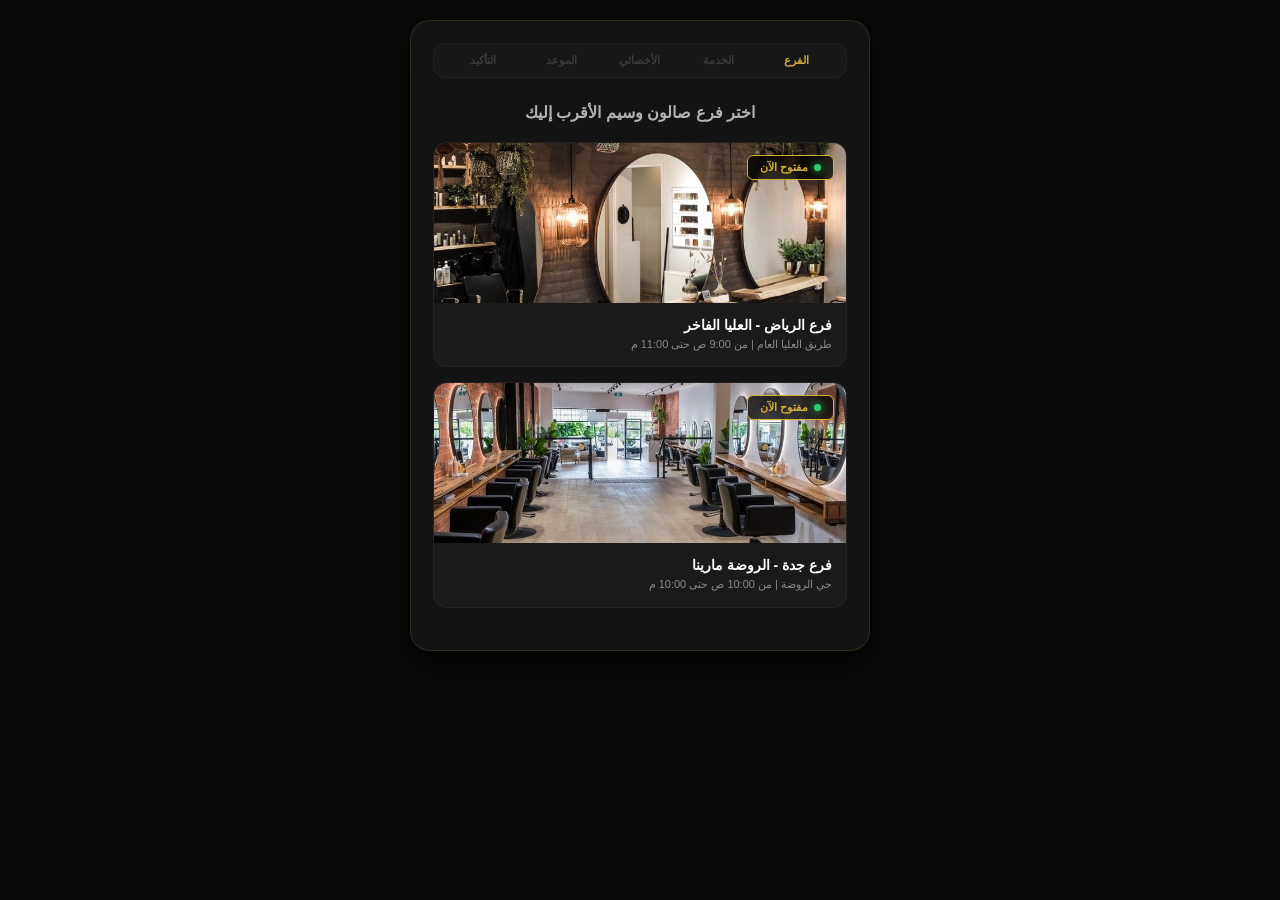
==== index.html @ bfe1ee68 "Add files via upload" ====
<!DOCTYPE html>
<html lang="ar" dir="rtl">
<head>
    <meta charset="UTF-8">
    <meta name="viewport" content="width=device-width, initial-scale=1.0">
    <title>منصة وسيم الفاخرة للحجز الذكي</title>
    <link rel="stylesheet" href="salon.css">
</head>
<body>

    <div class="app-container">
        
        <!-- شريط مؤشر الخطوات المطور -->
        <div class="steps-header" id="secret-admin-trigger">
            <div class="step-node active" id="node-1">الفرع</div>
            <div class="step-node" id="node-2">الخدمة</div>
            <div class="step-node" id="node-3">الأخصائي</div>
            <div class="step-node" id="node-4">الموعد</div>
            <div class="step-node" id="node-5">التأكيد</div>
        </div>

        <main class="wizard-engine">
            
            <!-- الخطوة 1: الفروع -->
            <section id="step-1" class="wizard-step active">
                <h2 class="step-title">اختر فرع صالون وسيم الأقرب إليك</h2>
                <div class="cards-grid">
                    <div class="premium-card" onclick="selectBranch('Riyadh', 'فرع الرياض - العليا الفاخر')">
                        <div class="image-frame-fix">
                            <img src="riyadh.jpg" alt="الرياض">
                            <span class="floating-badge">مفتوح الآن</span>
                        </div>
                        <div class="card-info-row">
                            <div class="details-wrapper">
                                <h3>فرع الرياض - العليا الفاخر</h3>
                                <p>طريق العليا العام | من 9:00 ص حتى 11:00 م</p>
                            </div>
                        </div>
                    </div>
                    <div class="premium-card" onclick="selectBranch('Jeddah', 'فرع جدة - الروضة مارينا')">
                        <div class="image-frame-fix">
                            <img src="jeddah.jpg" alt="جدة">
                            <span class="floating-badge">مفتوح الآن</span>
                        </div>
                        <div class="card-info-row">
                            <div class="details-wrapper">
                                <h3>فرع جدة - الروضة مارينا</h3>
                                <p>حي الروضة | من 10:00 ص حتى 10:00 م</p>
                            </div>
                        </div>
                    </div>
                </div>
            </section>

            <!-- الخطوة 2: الخدمات -->
            <section id="step-2" class="wizard-step">
                <h2 class="step-title">اختر باقة الخدمة الفاخرة</h2>
                
                <h3 class="section-subtitle">الباقات الرئيسية الشاملة</h3>
                <div class="cards-grid">
                    <div class="premium-card" onclick="selectService('الباقة الملكية المتكاملة', 300)">
                        <div class="image-frame-fix">
                            <img src="royal.jpg" alt="الباقة الملكية" class="royal-img-align">
                            <span class="floating-price">300 ر.س</span>
                        </div>
                        <div class="card-info-row">
                            <div class="details-wrapper">
                                <h3>الباقة الملكية المتكاملة</h3>
                                <p>قص شعر نخبوي مع غسيل وسشوار، تصفيف اللحية بالموس الحار، جلسة مساج سريع للأكتاف والرقبة.</p>
                            </div>
                        </div>
                    </div>
                    <div class="premium-card" onclick="selectService('باقة العناية الفاخرة بالبشرة واللحية', 150)">
                        <div class="image-frame-fix">
                            <img src="beard.jpg" alt="تحديد اللحية">
                            <span class="floating-price">150 ر.س</span>
                        </div>
                        <div class="card-info-row">
                            <div class="details-wrapper">
                                <h3>تحديد اللحية مع تنظيف بشرة بالبخار</h3>
                                <p>رسم وتحديد خطوط اللحية بدقة بالليزر والموس، مع قناع بخار دافئ وصنفرة طبيعية لإزالة الرؤوس السوداء.</p>
                            </div>
                        </div>
                    </div>
                </div>

                <!-- تم تحديث العنوان بعبارة نصوص احترافية بناءً على طلبك البشري التسويقي -->
                <h3 class="section-subtitle">للمزيد من الباقات</h3>
                <div class="cards-grid">
                    <div class="premium-card" onclick="selectService('باقة العريس (المعرس) الملكية', 600)">
                        <div class="card-info-row text-only-padding">
                            <div class="details-wrapper">
                                <h3>باقة المعرس الفاخرة والتجهيز الكامل</h3>
                                <p>بروتوكول VIP متكامل: حلاقة وتصفيف، حمام زيت علاجي للشعر، فيشل الذهب لتفتيح البشرة، مع باديكير ومناكير للعناية بالأطراف.</p>
                            </div>
                            <div class="flat-price-label">600 ر.س</div>
                        </div>
                    </div>
                    <div class="premium-card" onclick="selectService('باقة VIP للمناسبات والاجتماعات', 400)">
                        <div class="card-info-row text-only-padding">
                            <div class="details-wrapper">
                                <h3>باقة VIP لتجهيز المناسبات والاجتماعات</h3>
                                <p>باقة سريعة ومكثفة: استشوار وقص متقن، صبغ وتغطية الشيب للحية بمواد طبيعية، ماسك الكولاجين الفوري لشد ونضارة الوجه.</p>
                            </div>
                            <div class="flat-price-label">400 ر.س</div>
                        </div>
                    </div>
                    <div class="premium-card" onclick="selectService('جلسة باديكير سبا للأقدام', 120)">
                        <div class="card-info-row text-only-padding">
                            <div class="details-wrapper">
                                <h3>جلسة باديكير سبا واسترخاء للأقدام</h3>
                                <p>تنظيف وتقشير عميق للقدمين بملاح البحر الميت، إزالة الجلد الميت، مع مساج استرخائي لتخفيف الإجهاد.</p>
                            </div>
                            <div class="flat-price-label">120 ر.س</div>
                        </div>
                    </div>
                </div>

                <div class="action-flex-buttons">
                    <button class="btn-ui btn-ui-back" onclick="goToStep(1)">الفرع السابق</button>
                </div>
            </section>

            <!-- الخطوة 3: الأخصائيين -->
            <section id="step-3" class="wizard-step">
                <h2 class="step-title">اختر أخصائي الحلاقة المفضل</h2>
                <div class="cards-grid" id="barbers-container"></div>
                <div class="action-flex-buttons">
                    <button class="btn-ui btn-ui-back" onclick="goToStep(2)">الخدمة السابقة</button>
                    <button class="btn-ui btn-ui-next" id="next-to-4" disabled onclick="handleBarberNext()">المتابعة للموعد</button>
                </div>
            </section>

            <!-- الخطوة 4: الوقت والتقويم -->
            <section id="step-4" class="wizard-step">
                <h2 class="step-title">حدد تاريخ ووقت الحجز المتاح</h2>
                <input type="date" id="booking-date" class="date-picker">
                <div class="slots-layout">
                    <div class="time-node" onclick="selectTime(this, '4:00 م')">4:00 م</div>
                    <div class="time-node" onclick="selectTime(this, '6:00 م')">6:00 م</div>
                    <div class="time-node" onclick="selectTime(this, '8:00 م')">8:00 م</div>
                </div>
                <div class="action-flex-buttons">
                    <button class="btn-ui btn-ui-back" onclick="goToStep(3)">الأخصائي السابق</button>
                    <button class="btn-ui btn-ui-next" id="next-to-5" disabled onclick="goToStep(5)">المتابعة للتأكيد</button>
                </div>
            </section>

            <!-- الخطوة 5: التأكيد وبوابة الدفع -->
            <section id="step-5" class="wizard-step">
                <h2 class="step-title">مراجعة بياناتك والدفع الإلكتروني</h2>
                <form onsubmit="confirmBooking(event)">
                    <div class="input-block">
                        <label>اسمك الكريم</label>
                        <input type="text" id="user-name" required placeholder="أدخل اسمك الثنائي">
                    </div>
                    <div class="input-block">
                        <label>رقم الجوال</label>
                        <input type="tel" id="user-phone" required placeholder="05xxxxxxxx">
                    </div>

                    <label class="pay-title-label">اختر وسيلة الدفع المعتمدة:</label>
                    <div class="pay-methods-grid">
                        <div class="pay-card selected-pay" id="pay-mada" onclick="selectPaymentMethod('pay-mada', 'بطاقة مدى الإلكترونية')">🇸🇦 مدى</div>
                        <div class="pay-card" id="pay-apple" onclick="selectPaymentMethod('pay-apple', 'Apple Pay')">📱 Apple Pay</div>
                        <div class="pay-card" id="pay-visa" onclick="selectPaymentMethod('pay-visa', 'بطاقة فيزا / ماستر كارد')">💳 فيزا</div>
                    </div>
                    
                    <div class="receipt-card">
                        <div class="receipt-head"><h4>تذكرة حجز صالون وسيم الرقمية</h4></div>
                        <div class="receipt-body">
                            <div class="receipt-line"><span>الفرع المختار:</span><strong id="sum-branch"></strong></div>
                            <div class="receipt-line"><span>الباقة المستهدفة:</span><strong id="sum-service"></strong></div>
                            <div class="receipt-line"><span>الأخصائي المجدول:</span><strong id="sum-barber"></strong></div>
                            <div class="receipt-line"><span>الموعد المحدد:</span><strong id="sum-time"></strong></div>
                            <div class="receipt-line"><span>وسيلة السداد:</span><strong id="sum-method">بطاقة مدى الإلكترونية</strong></div>
                            <div class="receipt-divider"></div>
                            <div class="receipt-total">إجمالي المدفوع: <span id="sum-price"></span></div>
                        </div>
                    </div>

                    <div class="whatsapp-notice-box">
                        <div class="whatsapp-container-circle">
                            <img src="whatsapp.avif" alt="WhatsApp" class="whatsapp-ui-img">
                        </div>
                        <span>تنبيه: بمجرد ضغط تأكيد، ستصلك تذكرة موعدك ولوكيشن الفرع وإيصال السداد فورا عبر الواتساب.</span>
                    </div>
                    
                    <div class="action-flex-buttons">
                        <button type="button" class="btn-ui btn-ui-back" onclick="goToStep(4)">الموعد السابق</button>
                        <button type="submit" class="btn-ui btn-ui-next">تأكيد وسداد</button>
                    </div>
                </form>
            </section>

        </main>
    </div>

    <!-- لوحة الحجز الناجح والنهائي -->
    <div id="success-modal" class="modal-blur">
        <div class="modal-panel">
            <div class="modal-icons-holder">
                <div class="modal-wa-circle">
                    <img src="whatsapp.avif" alt="WhatsApp" class="modal-wa-img">
                </div>
            </div>
            <h3>تم تأكيد الحجز والسداد!</h3>
            <p>يا هلا والله وغلا! تمت جَدْولة الموعد بنجاح، وتجد تذكرة الحجز وإيصال سداد الدفع ولوكيشن الفرع مرسلة الآن لجوالك الفعال عبر تطبيق الـ WhatsApp.</p>
            <button class="btn-ui btn-ui-next" style="width: 100%;" onclick="closeModal()">موافق</button>
        </div>
    </div>

    <!-- لوحة الإدارة والتحكم السرية للمدير (تفتح بالنقرة المطولة ثانيتين على الشريط العلوي) -->
    <div id="admin-modal" class="modal-blur">
        <div class="modal-panel" style="max-width: 400px; text-align: right;">
            <h3 style="color: var(--gold-glow); text-align: center; margin-bottom: 15px;">📊 لوحة تحكم الإدارة السرية</h3>
            <div style="background: #222; padding: 12px; border-radius: 8px; margin-bottom: 15px; border: 1px solid #333;">
                <p style="font-size: 13px; margin-bottom: 6px;">💰 إجمالي مبيعات اليوم: <strong style="color: var(--neon-green);" id="admin-total-sales">0 ر.س</strong></p>
                <p style="font-size: 13px;">📅 عدد الحجوزات النشطة: <strong id="admin-total-count">0 حجز</strong></p>
            </div>
            <h4 style="font-size: 12px; margin-bottom: 8px; color: var(--silver-trim);">قائمة الحجوزات الأخيرة في المتصفح:</h4>
            <div id="admin-orders-list" style="max-height: 150px; overflow-y: auto; font-size: 11px; color: #ccc;">
                <p style="text-align: center; color: var(--text-darker);">لا توجد حجوزات مسجلة حالياً.</p>
            </div>
            <button class="btn-ui btn-ui-back" style="width: 100%; margin-top: 15px; background: #333;" onclick="closeAdminModal()">إغلاق لوحة التحكم</button>
        </div>
    </div>

    <script>
        const barbersData = {
            Riyadh: [
                { name: 'أخصائي وسام (خبير الباقات الملكية)', rating: '4.9 ★' },
                { name: 'أخصائي فهد (خبير تحديد ذقن وموس)', rating: '4.8 ★' }
            ],
            Jeddah: [
                { name: 'أخصائي كريم (ستايليست مودرن)', rating: '4.9 ★' },
                { name: 'أخصائي أحمد (خبير العناية والفيشل)', rating: '4.7 ★' }
            ]
        };

        let state = { branchCode: '', branch: '', service: '', price: 0, barber: '', date: '', time: '', payMethod: 'بطاقة مدى الإلكترونية' };

        function goToStep(num) {
            document.querySelectorAll('.wizard-step').forEach(s => s.classList.remove('active'));
            const currentSection = document.getElementById('step-' + num);
            if (currentSection) {
                currentSection.classList.add('active');
            }
            
            document.querySelectorAll('.step-node').forEach((node, idx) => {
                if (idx < num) node.classList.add('active');
                else node.classList.remove('active');
            });

            if (num === 5) {
                document.getElementById('sum-branch').innerText = state.branch;
                document.getElementById('sum-service').innerText = state.service;
                document.getElementById('sum-barber').innerText = state.barber;
                document.getElementById('sum-time').innerText = state.date + ' | ' + state.time;
                document.getElementById('sum-method').innerText = state.payMethod;
                document.getElementById('sum-price').innerText = state.price + ' ر.س';
            }
        }

        function selectBranch(code, name) { 
            state.branchCode = code; 
            state.branch = name; 
            renderBarbers(code);
            goToStep(2); 
        }
        
        function selectService(name, price) { 
            state.service = name; 
            state.price = price; 
            goToStep(3); 
        }

        function renderBarbers(branchCode) {
            const container = document.getElementById('barbers-container');
            container.innerHTML = '';
            
            const nextBtn = document.getElementById('next-to-4');
            if (nextBtn) nextBtn.disabled = true;

            barbersData[branchCode].forEach(barber => {
                const card = document.createElement('div');
                card.className = 'premium-card';
                card.onclick = function() {
                    document.querySelectorAll('#barbers-container .premium-card').forEach(c => c.classList.remove('selected-card'));
                    card.classList.add('selected-card');
                    state.barber = barber.name;
                    if (nextBtn) nextBtn.disabled = false;
                };
                card.innerHTML = `
                    <div class="card-info-row">
                        <div class="details-wrapper">
                            <h3>${barber.name}</h3>
                            <p>تقييم العملاء: <span style="color:var(--gold-glow); font-weight:bold;">${barber.rating}</span></p>
                        </div>
                    </div>
                `;
                container.appendChild(card);
            });
        }

        function setupCalendar() {
            const input = document.getElementById('booking-date');
            if (input) {
                const today = new Date().toISOString().split('T');
                input.min = today;
                input.value = today;
                state.date = today;
                input.onchange = (e) => { state.date = e.target.value; };
            }
        }

        function handleBarberNext() {
            setupCalendar();
            goToStep(4);
        }

        function selectTime(element, timeStr) {
            document.querySelectorAll('.time-node').forEach(s => s.classList.remove('selected'));
            element.classList.add('selected');
            state.time = timeStr;
            const confirmBtn = document.getElementById('next-to-5');
            if (confirmBtn) confirmBtn.disabled = false;
        }

        function selectPaymentMethod(cardId, methodName) {
            document.querySelectorAll('.pay-card').forEach(c => c.classList.remove('selected-pay'));
            document.getElementById(cardId).classList.add('selected-pay');
            state.payMethod = methodName;
            const sumMethodLabel = document.getElementById('sum-method');
            if (sumMethodLabel) {
                sumMethodLabel.innerText = methodName;
            }
        }

        function confirmBooking(e) {
            e.preventDefault();
            const clientName = document.getElementById('user-name').value;
            
            let existingOrders = JSON.parse(localStorage.getItem('salon_orders')) || [];
            existingOrders.push({
                name: clientName,
                service: state.service,
                price: state.price,
                date: state.date,
                time: state.time
            });
            localStorage.setItem('salon_orders', JSON.stringify(existingOrders));

            document.getElementById('success-modal').classList.add('active');
        }

        function closeModal() {
            document.getElementById('success-modal').classList.remove('active');
            goToStep(1);
            state = { branchCode: '', branch: '', service: '', price: 0, barber: '', date: '', time: '' , payMethod: 'بطاقة مدى الإلكترونية'};
            document.querySelectorAll('.time-node').forEach(s => s.classList.remove('selected'));
            
            const nextBtn = document.getElementById('next-to-4');
            const confirmBtn = document.getElementById('next-to-5');
            if (nextBtn) nextBtn.disabled = true;
            if (confirmBtn) confirmBtn.disabled = true;
            
            document.querySelector('form').reset();
        }

        // منطق النقرة السرية المطولة (ثانيتين) لفتح لوحة المدير وحمايتها من التداخل البصري
        let pressTimer;
        const trigger = document.getElementById('secret-admin-trigger');

        trigger.addEventListener('mousedown', startPress);
        trigger.addEventListener('touchstart', startPress);
        trigger.addEventListener('mouseup', cancelPress);
        trigger.addEventListener('touchend', cancelPress);

        function startPress() {
            pressTimer = setTimeout(() => {
                openAdminDashboard();
            }, 2000);
        }

        function cancelPress() {
            clearTimeout(pressTimer);
        }

        function openAdminDashboard() {
            const orders = JSON.parse(localStorage.getItem('salon_orders')) || [];
            const totalSales = orders.reduce((sum, order) => sum + order.price, 0);
            
            document.getElementById('admin-total-sales').innerText = totalSales + ' ر.س';
            document.getElementById('admin-total-count').innerText = orders.length + ' حجز';
            
            const listContainer = document.getElementById('admin-orders-list');
            if(orders.length > 0) {
                listContainer.innerHTML = orders.map(o => `
                    <div style="border-bottom:1px solid #333; padding: 6px 0; line-height:1.4;">
                        👤 ${o.name} - ✂️ ${o.service.substring(0,18)}...<br>
                        📅 ${o.date} | 💰 ${o.price} ر.س
                    </div>
                `).join('');
            } else {
                listContainer.innerHTML = '<p style="text-align: center; color: var(--text-darker); padding: 10px 0;">لا توجد حجوزات مسجلة حالياً.</p>';
            }
            
            document.getElementById('admin-modal').classList.add('active');
        }

        function closeAdminModal() {
            document.getElementById('admin-modal').classList.remove('active');
        }
    </script>
</body>
</html>
---- salon.css ----
@import url('https://googleapis.com');

:root {
    --bg-deep: #090909;
    --panel-prime: #131313;
    --card-layer: #1a1a1a;
    --gold-glow: #d4af37;
    --silver-trim: #b3b3b3;
    --text-pure: #ffffff;
    --text-darker: #8a8a8a;
    --neon-green: #2ecc71;
}

* {
    box-sizing: border-box;
    margin: 0;
    padding: 0;
    font-family: 'Tajawal', sans-serif;
    -webkit-tap-highlight-color: transparent;
}

body {
    background-color: var(--bg-deep);
    color: var(--text-pure);
    padding: 20px 12px;
    display: flex;
    justify-content: center;
    align-items: flex-start;
    min-height: 100vh;
}

.app-container {
    width: 100%;
    max-width: 460px;
    background-color: var(--panel-prime);
    border-radius: 20px;
    border: 1px solid rgba(212, 175, 55, 0.15);
    padding: 22px;
    box-shadow: 0 15px 35px rgba(0,0,0,0.7);
}

/* شريط الخطوات العلوي */
.steps-header {
    display: flex;
    justify-content: space-between;
    background-color: rgba(255, 255, 255, 0.02);
    padding: 10px;
    border-radius: 12px;
    margin-bottom: 25px;
    border: 1px solid rgba(255,255,255,0.04);
}

.steps-header .step-node {
    text-align: center;
    color: var(--text-darker);
    font-size: 11px;
    flex: 1;
    opacity: 0.3;
    font-weight: bold;
}

.steps-header .step-node.active {
    color: var(--gold-glow);
    opacity: 1;
}

.step-title {
    font-size: 16px;
    font-weight: 700;
    text-align: center;
    margin-bottom: 20px;
    color: var(--silver-trim);
}

/* محرك الملاحة للمراحل */
.wizard-step { display: none; }
.wizard-step.active { display: block; }

.cards-grid {
    display: flex;
    flex-direction: column;
    gap: 15px;
    margin-bottom: 20px;
}

.premium-card {
    background-color: var(--card-layer);
    border-radius: 14px;
    border: 1px solid rgba(255, 255, 255, 0.04);
    overflow: hidden;
    cursor: pointer;
    transition: all 0.2s ease;
}

.premium-card:hover, .premium-card.selected-card {
    border-color: var(--gold-glow);
    background-color: #1e1e1e;
}

/* تثبيت الصور هندسياً وحمايتها من التمدد الطولي */
.image-frame-fix {
    width: 100%;
    height: 160px;
    position: relative;
    background-color: #111;
    overflow: hidden;
}

.image-frame-fix img {
    width: 100%;
    height: 100%;
    object-fit: cover;
    object-position: center;
    display: block;
}

/* إنقاذ ورفع كادر صورة الباقة الملكية لمنع بتر اللحية والذقن */
.royal-img-align {
    object-position: center 25% !important;
}

/* تصميم شارة مفتوح الآن الفاخرة المضيئة */
.floating-badge {
    position: absolute;
    top: 12px;
    right: 12px;
    font-size: 11px;
    font-weight: 700;
    padding: 5px 12px;
    border-radius: 6px;
    background-color: rgba(0, 0, 0, 0.75);
    color: var(--gold-glow);
    border: 1px solid var(--gold-glow);
    backdrop-filter: blur(4px);
    -webkit-backdrop-filter: blur(4px);
    display: flex;
    align-items: center;
    gap: 6px;
}

.floating-badge::before {
    content: '';
    width: 7px;
    height: 7px;
    background-color: var(--neon-green);
    border-radius: 50%;
    display: inline-block;
    box-shadow: 0 0 8px var(--neon-green);
}

.floating-price {
    position: absolute;
    bottom: 12px;
    left: 12px;
    background-color: rgba(0,0,0,0.8);
    color: var(--gold-glow);
    font-size: 13px;
    font-weight: 700;
    padding: 4px 10px;
    border-radius: 6px;
    border: 1px solid var(--gold-glow);
}

.card-info-row {
    padding: 14px;
    display: flex;
    align-items: center;
    gap: 12px;
}

.text-only-padding { padding: 18px 14px; }

.details-wrapper { flex-grow: 1; }
.details-wrapper h3 { font-size: 14px; font-weight: 700; margin-bottom: 4px; color: var(--text-pure); }
.details-wrapper p { font-size: 11px; color: var(--text-darker); line-height: 1.4; }

.section-subtitle {
    font-size: 13px;
    color: var(--gold-glow);
    margin: 15px 0 10px 0;
    font-weight: 700;
    border-right: 3px solid var(--gold-glow);
    padding-right: 8px;
}

.flat-price-label {
    color: var(--gold-glow);
    font-weight: bold;
    font-size: 13px;
}

/* التقويم */
.date-picker {
    width: 100%;
    padding: 12px;
    background-color: var(--card-layer);
    border: 1px solid rgba(255,255,255,0.06);
    color: #fff;
    border-radius: 10px;
    font-size: 14px;
    outline: none;
    text-align: center;
}

.slots-layout {
    display: grid;
    grid-template-columns: repeat(3, 1fr);
    gap: 8px;
    margin-top: 15px;
}

.time-node {
    background-color: var(--card-layer);
    border: 1px solid rgba(255, 255, 255, 0.04);
    padding: 12px 4px;
    text-align: center;
    border-radius: 8px;
    font-size: 12px;
    cursor: pointer;
    color: #fff;
}

.time-node.selected {
    background-color: var(--gold-glow);
    color: #121212;
    font-weight: 700;
}

/* الأزرار والمداخل */
.pay-title-label {
    font-size: 11px;
    color: var(--text-darker);
    font-weight: bold;
    display: block;
    margin-bottom: 6px;
}

.pay-methods-grid {
    display: grid;
    grid-template-columns: repeat(3, 1fr);
    gap: 10px;
    margin-bottom: 15px;
}

.pay-card {
    background-color: var(--card-layer);
    border: 1px solid rgba(255,255,255,0.04);
    border-radius: 8px;
    padding: 12px 5px;
    text-align: center;
    cursor: pointer;
    font-size: 12px;
    font-weight: bold;
    color: #fff;
}

.pay-card.selected-pay {
    border-color: var(--gold-glow);
    background-color: rgba(212,175,55,0.05);
    color: var(--gold-glow);
}

.action-flex-buttons {
    display: flex;
    justify-content: space-between;
    margin-top: 25px;
    gap: 12px;
}

.btn-ui {
    padding: 13px 20px;
    border: none;
    border-radius: 10px;
    cursor: pointer;
    font-weight: 700;
    font-size: 13px;
    display: flex;
    align-items: center;
    justify-content: center;
}

.btn-ui-back {
    background-color: rgba(255,255,255,0.04);
    color: #fff;
    border: 1px solid rgba(255,255,255,0.07);
    width: 40%;
}

.btn-ui-next {
    background-color: var(--gold-glow);
    color: #0d0d0d;
    width: 60%;
}

.btn-ui:disabled { opacity: 0.2; cursor: not-allowed; }

.input-block { margin-bottom: 14px; }
.input-block label { display: block; font-size: 11px; color: var(--text-darker); margin-bottom: 5px; }
.input-block input {
    width: 100%; padding: 11px; background-color: #0b0b0b;
    border: 1px solid rgba(255,255,255,0.07); color: white; border-radius: 8px; outline: none;
}

/* صندوق الواتساب المطور الدائري النظيف */
.whatsapp-notice-box {
    background-color: rgba(37, 211, 102, 0.06);
    border: 1px dashed rgba(37, 211, 102, 0.25);
    border-radius: 12px;
    padding: 14px;
    margin-bottom: 15px;
    display: flex;
    align-items: center;
    gap: 14px;
}

.whatsapp-container-circle {
    width: 50px;
    height: 50px;
    border-radius: 50%;
    overflow: hidden;
    display: flex;
    justify-content: center;
    align-items: center;
    flex-shrink: 0;
    border: 2px solid #25d366;
    box-shadow: 0 0 10px rgba(37, 211, 102, 0.4);
}

.whatsapp-ui-img {
    width: 100%;
    height: 100%;
    object-fit: cover;
    transform: scale(1.45); /* زوم عميق لحجب البياض تماماً */
}

.whatsapp-notice-box span {
    color: #e0e0e0;
    font-size: 11px;
    line-height: 1.5;
    text-align: right;
}

/* التذكرة الرقمية */
.receipt-card {
    background: linear-gradient(135deg, #161616 0%, #202020 100%);
    border-radius: 14px;
    border: 1px solid rgba(212,175,55,0.25);
    margin: 20px 0;
    overflow: hidden;
}

.receipt-head {
    background-color: rgba(212,175,55,0.06);
    padding: 12px 14px;
    border-bottom: 1px dashed rgba(212,175,55,0.25);
    text-align: center;
}

.receipt-head h4 { font-size: 11px; color: var(--gold-glow); font-weight: 700; }
.receipt-body { padding: 14px; }
.receipt-line { display: flex; justify-content: space-between; margin-bottom: 8px; font-size: 12px; }
.receipt-line span { color: var(--text-darker); }
.receipt-line strong { color: #fff; }
.receipt-divider { border-top: 1px dashed rgba(255,255,255,0.08); margin: 10px 0; }
.receipt-total { font-size: 15px; font-weight: 700; color: var(--neon-green); text-align: center; }

/* الفتح التفاعلي المحمي للنوافذ المنبثقة للنجاح والإدارة */
.modal-blur {
    position: fixed; top: 0; left: 0; width: 100%; height: 100%;
    background-color: rgba(0, 0, 0, 0.85); backdrop-filter: blur(4px);
    display: flex; justify-content: center; align-items: center;
    opacity: 0; pointer-events: none; transition: opacity 0.3s; z-index: 9999;
}

.modal-blur.active { opacity: 1; pointer-events: auto; }

.modal-panel {
    background-color: var(--panel-prime); width: 88%; max-width: 350px;
    border-radius: 16px; border: 1px solid var(--gold-glow);
    padding: 24px; text-align: center;
}

.modal-icons-holder {
    display: flex;
    justify-content: center;
    align-items: center;
    margin-bottom: 18px;
}

.modal-wa-circle {
    width: 80px;
    height: 80px;
    border-radius: 50%;
    overflow: hidden;
    display: flex;
    justify-content: center;
    align-items: center;
    border: 3px solid #25d366;
    box-shadow: 0 0 15px rgba(37, 211, 102, 0.6);
}

.modal-wa-img {
    width: 100%;
    height: 100%;
    object-fit: cover;
    transform: scale(1.45);
}

.modal-panel h3 { font-size: 16px; font-weight: 700; margin-bottom: 8px; color: var(--neon-green); }
.modal-panel p { font-size: 12px; color: var(--text-darker); margin-bottom: 20px; line-height: 1.5; }
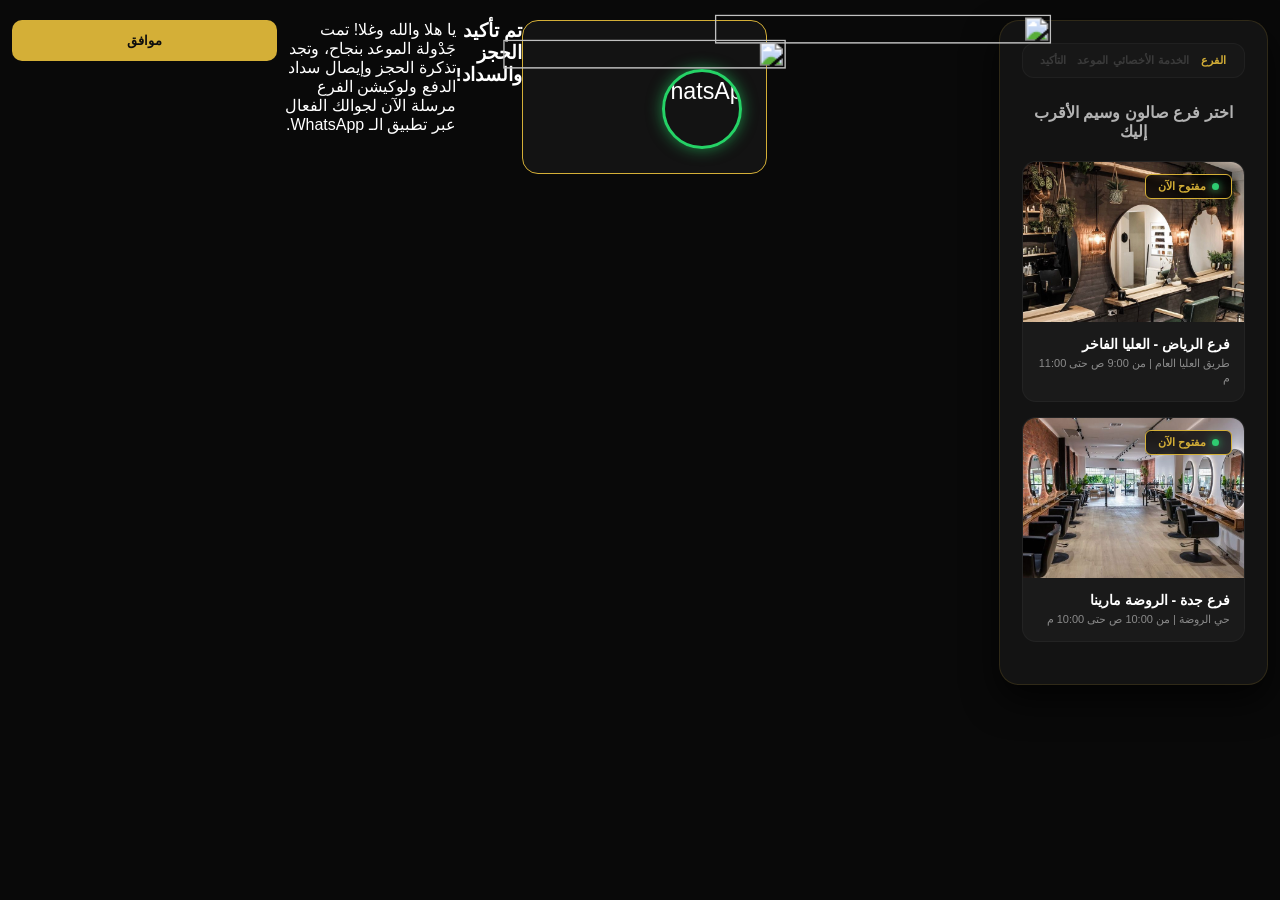
==== commit 907d4718: "Update index.html" ====
--- a/index.html
+++ b/index.html
@@ -153,7 +153,7 @@
                     <div class="input-block">
                         <label>اسمك الكريم</label>
                         <input type="text" id="user-name" required placeholder="أدخل اسمك الثنائي">
-                    </div>
+                    <img src="whatsapp.avif" alt="" class="whatsapp-ui-img">
                     <div class="input-block">
                         <label>رقم الجوال</label>
                         <input type="tel" id="user-phone" required placeholder="05xxxxxxxx">
@@ -181,7 +181,7 @@
 
                     <div class="whatsapp-notice-box">
                         <div class="whatsapp-container-circle">
-                            <img src="whatsapp.avif" alt="WhatsApp" class="whatsapp-ui-img">
+                            <img src="whatsapp.avif" alt="" class="whatsapp-ui-img">">
                         </div>
                         <span>تنبيه: بمجرد ضغط تأكيد، ستصلك تذكرة موعدك ولوكيشن الفرع وإيصال السداد فورا عبر الواتساب.</span>
                     </div>
@@ -197,9 +197,9 @@
     </div>
 
     <!-- لوحة الحجز الناجح والنهائي -->
-    <div id="success-modal" class="modal-blur">
+    <img src="whatsapp.avif" alt="" class="modal-wa-img">
         <div class="modal-panel">
-            <div class="modal-icons-holder">
+            <img src="whatsapp.avif" alt="" class="modal-wa-img">
                 <div class="modal-wa-circle">
                     <img src="whatsapp.avif" alt="WhatsApp" class="modal-wa-img">
                 </div>
@@ -414,4 +414,4 @@
         }
     </script>
 </body>
-</html>+</html>
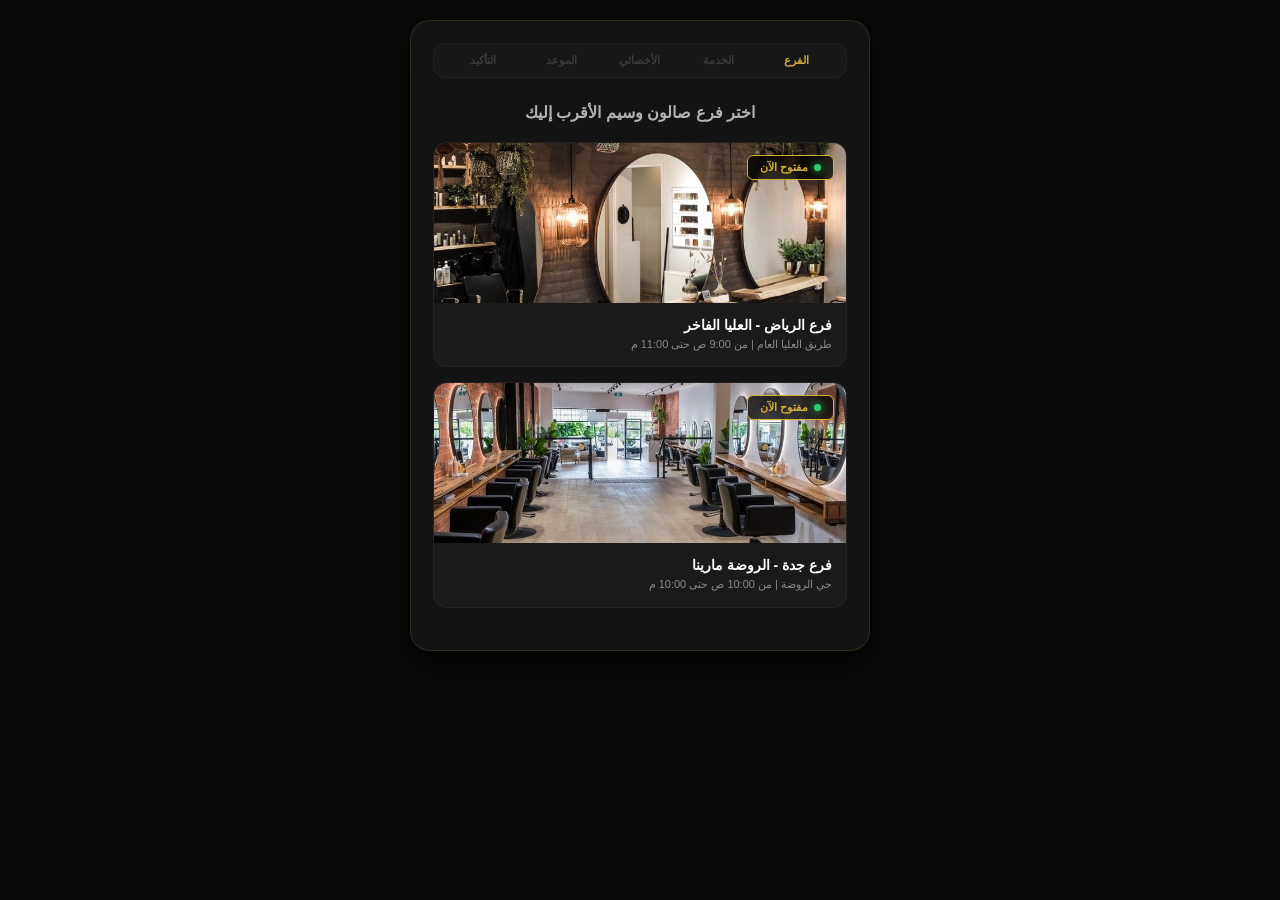
==== commit 74c99f6a: "Update index.html" ====
--- a/index.html
+++ b/index.html
@@ -153,7 +153,7 @@
                     <div class="input-block">
                         <label>اسمك الكريم</label>
                         <input type="text" id="user-name" required placeholder="أدخل اسمك الثنائي">
-                    <img src="whatsapp.avif" alt="" class="whatsapp-ui-img">
+                    </div>
                     <div class="input-block">
                         <label>رقم الجوال</label>
                         <input type="tel" id="user-phone" required placeholder="05xxxxxxxx">
@@ -181,7 +181,7 @@
 
                     <div class="whatsapp-notice-box">
                         <div class="whatsapp-container-circle">
-                            <img src="whatsapp.avif" alt="" class="whatsapp-ui-img">">
+                            <img src="whatsapp.avif" alt="WhatsApp" class="whatsapp-ui-img">
                         </div>
                         <span>تنبيه: بمجرد ضغط تأكيد، ستصلك تذكرة موعدك ولوكيشن الفرع وإيصال السداد فورا عبر الواتساب.</span>
                     </div>
@@ -197,9 +197,9 @@
     </div>
 
     <!-- لوحة الحجز الناجح والنهائي -->
-    <img src="whatsapp.avif" alt="" class="modal-wa-img">
+    <div id="success-modal" class="modal-blur">
         <div class="modal-panel">
-            <img src="whatsapp.avif" alt="" class="modal-wa-img">
+            <div class="modal-icons-holder">
                 <div class="modal-wa-circle">
                     <img src="whatsapp.avif" alt="WhatsApp" class="modal-wa-img">
                 </div>
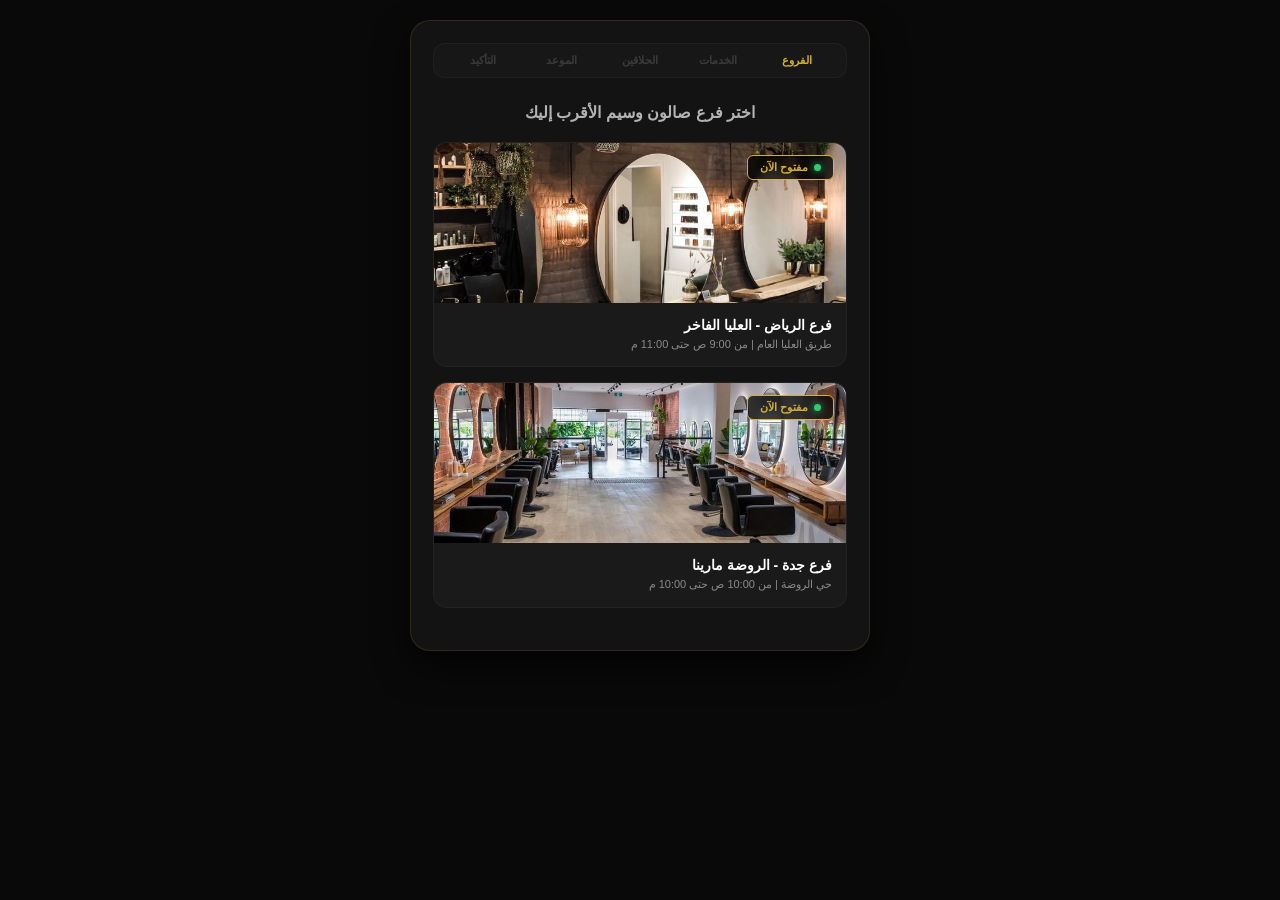
==== commit cacd08b8: "Update index.html" ====
--- a/index.html
+++ b/index.html
@@ -3,24 +3,24 @@
 <head>
     <meta charset="UTF-8">
     <meta name="viewport" content="width=device-width, initial-scale=1.0">
-    <title>منصة وسيم الفاخرة للحجز الذكي</title>
+    <title>منصة وسيم الفاخرة لتميز الذكور</title>
     <link rel="stylesheet" href="salon.css">
 </head>
 <body>
 
     <div class="app-container">
-        
-        <!-- شريط مؤشر الخطوات المطور -->
+
+        <!-- شريط مؤشر الخطوات العلوي -->
         <div class="steps-header" id="secret-admin-trigger">
-            <div class="step-node active" id="node-1">الفرع</div>
-            <div class="step-node" id="node-2">الخدمة</div>
-            <div class="step-node" id="node-3">الأخصائي</div>
+            <div class="step-node active" id="node-1">الفروع</div>
+            <div class="step-node" id="node-2">الخدمات</div>
+            <div class="step-node" id="node-3">الحلاقين</div>
             <div class="step-node" id="node-4">الموعد</div>
             <div class="step-node" id="node-5">التأكيد</div>
         </div>
 
         <main class="wizard-engine">
-            
+
             <!-- الخطوة 1: الفروع -->
             <section id="step-1" class="wizard-step active">
                 <h2 class="step-title">اختر فرع صالون وسيم الأقرب إليك</h2>
@@ -37,6 +37,7 @@
                             </div>
                         </div>
                     </div>
+
                     <div class="premium-card" onclick="selectBranch('Jeddah', 'فرع جدة - الروضة مارينا')">
                         <div class="image-frame-fix">
                             <img src="jeddah.jpg" alt="جدة">
@@ -56,9 +57,9 @@
             <section id="step-2" class="wizard-step">
                 <h2 class="step-title">اختر باقة الخدمة الفاخرة</h2>
                 
-                <h3 class="section-subtitle">الباقات الرئيسية الشاملة</h3>
+                <h3 class="section-subtitle">الباقات الرئيسية المتكاملة</h3>
                 <div class="cards-grid">
-                    <div class="premium-card" onclick="selectService('الباقة الملكية المتكاملة', 300)">
+                    <div class="premium-card" onclick="selectService('300', 'الباقة الملكية المتكاملة Royal VIP')">
                         <div class="image-frame-fix">
                             <img src="royal.jpg" alt="الباقة الملكية" class="royal-img-align">
                             <span class="floating-price">300 ر.س</span>
@@ -66,52 +67,54 @@
                         <div class="card-info-row">
                             <div class="details-wrapper">
                                 <h3>الباقة الملكية المتكاملة</h3>
-                                <p>قص شعر نخبوي مع غسيل وسشوار، تصفيف اللحية بالموس الحار، جلسة مساج سريع للأكتاف والرقبة.</p>
-                            </div>
-                        </div>
-                    </div>
-                    <div class="premium-card" onclick="selectService('باقة العناية الفاخرة بالبشرة واللحية', 150)">
+                                <p>قص شعر نخبوي مع غسيل وسشوار، تصنيف اللحية بالموس الحاد، جلسة مساج مريح للأكتاف والرقبة.</p>
+                            </div>
+                        </div>
+                    </div>
+
+                    <div class="premium-card" onclick="selectService('150', 'باقة العناية الفاخرة بالبشرة واللحية')">
                         <div class="image-frame-fix">
                             <img src="beard.jpg" alt="تحديد اللحية">
                             <span class="floating-price">150 ر.س</span>
                         </div>
                         <div class="card-info-row">
                             <div class="details-wrapper">
-                                <h3>تحديد اللحية مع تنظيف بشرة بالبخار</h3>
+                                <h3>العناية الفاخرة بالبشرة واللحية</h3>
                                 <p>رسم وتحديد خطوط اللحية بدقة بالليزر والموس، مع قناع بخار دافئ وصنفرة طبيعية لإزالة الرؤوس السوداء.</p>
                             </div>
                         </div>
                     </div>
                 </div>
 
-                <!-- تم تحديث العنوان بعبارة نصوص احترافية بناءً على طلبك البشري التسويقي -->
-                <h3 class="section-subtitle">للمزيد من الباقات</h3>
+                <h3 class="section-subtitle">تفريد من الباقات الفردية والمميزة</h3>
                 <div class="cards-grid">
-                    <div class="premium-card" onclick="selectService('باقة العريس (المعرس) الملكية', 600)">
+                    <div class="premium-card" onclick="selectService('600', 'زمالة الفرسان (العريس) المثالية')">
                         <div class="card-info-row text-only-padding">
                             <div class="details-wrapper">
-                                <h3>باقة المعرس الفاخرة والتجهيز الكامل</h3>
-                                <p>بروتوكول VIP متكامل: حلاقة وتصفيف، حمام زيت علاجي للشعر، فيشل الذهب لتفتيح البشرة، مع باديكير ومناكير للعناية بالأطراف.</p>
-                            </div>
-                            <div class="flat-price-label">600 ر.س</div>
-                        </div>
-                    </div>
-                    <div class="premium-card" onclick="selectService('باقة VIP للمناسبات والاجتماعات', 400)">
+                                <h3>زمالة الفرسان (العريس) المثالية</h3>
+                                <p>حلاقة وتصفيف حمام زيت كيراتين للشعر، غسيل للشعر الفاخر بأحدث وسائل التنعيم والترطيب الشاملة، حمام زيت علاجي للشعر، فيشيال تنظيف السنفرة للبشرة بتركيز وماسك الكولاجين الفاخر لوجه متوهج وجذاب VIP بروتوكول.</p>
+                                <div class="flat-price-label">600 ر.س</div>
+                            </div>
+                        </div>
+                    </div>
+
+                    <div class="premium-card" onclick="selectService('400', 'المناسبات والاجتماعات الـ VIP')">
                         <div class="card-info-row text-only-padding">
                             <div class="details-wrapper">
-                                <h3>باقة VIP لتجهيز المناسبات والاجتماعات</h3>
-                                <p>باقة سريعة ومكثفة: استشوار وقص متقن، صبغ وتغطية الشيب للحية بمواد طبيعية، ماسك الكولاجين الفوري لشد ونضارة الوجه.</p>
-                            </div>
-                            <div class="flat-price-label">400 ر.س</div>
-                        </div>
-                    </div>
-                    <div class="premium-card" onclick="selectService('جلسة باديكير سبا للأقدام', 120)">
+                                <h3>المناسبات والاجتماعات الـ VIP</h3>
+                                <p>تجهيز للمناسبات والاجتماعات الـ VIP بشكل سريع ومكثف سشوار وقص بدقة واللحية أنسب لقصة لوجهك بمواد طبيعية، ماسك الكولاجين الفوري لشد الوجه وإخفاء الإرهاق.</p>
+                                <div class="flat-price-label">400 ر.س</div>
+                            </div>
+                        </div>
+                    </div>
+
+                    <div class="premium-card" onclick="selectService('120', 'جلسة باديكير سريعة للأقدام')">
                         <div class="card-info-row text-only-padding">
                             <div class="details-wrapper">
-                                <h3>جلسة باديكير سبا واسترخاء للأقدام</h3>
-                                <p>تنظيف وتقشير عميق للقدمين بملاح البحر الميت، إزالة الجلد الميت، مع مساج استرخائي لتخفيف الإجهاد.</p>
-                            </div>
-                            <div class="flat-price-label">120 ر.س</div>
+                                <h3>جلسة باديكير سريعة للأقدام</h3>
+                                <p>تنظيف وتقشير عميق للقدمين بعلاج الجلد الميت وإزالة الجلد الميت، مع مساج استرخائي لتخفيف الإجهاد.</p>
+                                <div class="flat-price-label">120 ر.س</div>
+                            </div>
                         </div>
                     </div>
                 </div>
@@ -121,17 +124,17 @@
                 </div>
             </section>
 
-            <!-- الخطوة 3: الأخصائيين -->
+            <!-- الخطوة 3: الحلاقين -->
             <section id="step-3" class="wizard-step">
-                <h2 class="step-title">اختر أخصائي الحلاقة المفضل</h2>
+                <h2 class="step-title">اختر أخصائي العناية المفضّل</h2>
                 <div class="cards-grid" id="barbers-container"></div>
                 <div class="action-flex-buttons">
                     <button class="btn-ui btn-ui-back" onclick="goToStep(2)">الخدمة السابقة</button>
-                    <button class="btn-ui btn-ui-next" id="next-to-4" disabled onclick="handleBarberNext()">المتابعة للموعد</button>
+                    <button class="btn-ui btn-ui-next" id="next-to-4" disabled onclick="handleBarberNext()">الموعد والموعد والتوقيت</button>
                 </div>
             </section>
 
-            <!-- الخطوة 4: الوقت والتقويم -->
+            <!-- الخطوة 4: الوقت والتاريخ -->
             <section id="step-4" class="wizard-step">
                 <h2 class="step-title">حدد تاريخ ووقت الحجز المتاح</h2>
                 <input type="date" id="booking-date" class="date-picker">
@@ -142,16 +145,16 @@
                 </div>
                 <div class="action-flex-buttons">
                     <button class="btn-ui btn-ui-back" onclick="goToStep(3)">الأخصائي السابق</button>
-                    <button class="btn-ui btn-ui-next" id="next-to-5" disabled onclick="goToStep(5)">المتابعة للتأكيد</button>
+                    <button class="btn-ui btn-ui-next" id="next-to-5" disabled onclick="goToStep(5)">مراجعة وتأكيد الحجز</button>
                 </div>
             </section>
 
-            <!-- الخطوة 5: التأكيد وبوابة الدفع -->
+            <!-- الخطوة 5: التأكيد ومراجعة الدفع -->
             <section id="step-5" class="wizard-step">
                 <h2 class="step-title">مراجعة بياناتك والدفع الإلكتروني</h2>
                 <form onsubmit="confirmBooking(event)">
                     <div class="input-block">
-                        <label>اسمك الكريم</label>
+                        <label>الاسم الكريم</label>
                         <input type="text" id="user-name" required placeholder="أدخل اسمك الثنائي">
                     </div>
                     <div class="input-block">
@@ -159,86 +162,92 @@
                         <input type="tel" id="user-phone" required placeholder="05xxxxxxxx">
                     </div>
 
-                    <label class="pay-title-label">اختر وسيلة الدفع المعتمدة:</label>
+                    <label class="pay-title-label">اختر وسيلة الدفع المعتمدة</label>
                     <div class="pay-methods-grid">
-                        <div class="pay-card selected-pay" id="pay-mada" onclick="selectPaymentMethod('pay-mada', 'بطاقة مدى الإلكترونية')">🇸🇦 مدى</div>
-                        <div class="pay-card" id="pay-apple" onclick="selectPaymentMethod('pay-apple', 'Apple Pay')">📱 Apple Pay</div>
-                        <div class="pay-card" id="pay-visa" onclick="selectPaymentMethod('pay-visa', 'بطاقة فيزا / ماستر كارد')">💳 فيزا</div>
-                    </div>
-                    
+                        <div class="pay-card selected-pay" id="pay-mada" onclick="selectPaymentMethod('pay-mada', 'Mada')">
+                            <span style="font-size: 15px; font-weight: bold; color: #fff;">💳 مدى</span>
+                        </div>
+                        <div class="pay-card" id="pay-apple" onclick="selectPaymentMethod('pay-apple', 'Apple Pay')">
+                            <span style="font-size: 15px; font-weight: bold; color: #fff;">📱 Apple Pay</span>
+                        </div>
+                        <div class="pay-card" id="pay-visa" onclick="selectPaymentMethod('pay-visa', 'Visa / Mastercard')">
+                            <span style="font-size: 15px; font-weight: bold; color: #fff;">💳 Visa</span>
+                        </div>
+                    </div>
+
                     <div class="receipt-card">
-                        <div class="receipt-head"><h4>تذكرة حجز صالون وسيم الرقمية</h4></div>
+                        <div class="receipt-header">تذكرة حجز صالون وسيم الرقمية</div>
                         <div class="receipt-body">
-                            <div class="receipt-line"><span>الفرع المختار:</span><strong id="sum-branch"></strong></div>
-                            <div class="receipt-line"><span>الباقة المستهدفة:</span><strong id="sum-service"></strong></div>
-                            <div class="receipt-line"><span>الأخصائي المجدول:</span><strong id="sum-barber"></strong></div>
-                            <div class="receipt-line"><span>الموعد المحدد:</span><strong id="sum-time"></strong></div>
-                            <div class="receipt-line"><span>وسيلة السداد:</span><strong id="sum-method">بطاقة مدى الإلكترونية</strong></div>
+                            <div class="receipt-line"><span>الفرع المختار:</span> <strong id="sum-branch">-</strong></div>
+                            <div class="receipt-line"><span>الباقة المحجوزة:</span> <strong id="sum-service">-</strong></div>
+                            <div class="receipt-line"><span>الأخصائي المجدول:</span> <strong id="sum-barber">-</strong></div>
+                            <div class="receipt-line"><span>التوقيت والتاريخ:</span> <strong id="sum-time">-</strong></div>
+                            <div class="receipt-line"><span>وسيلة السداد:</span> <strong id="sum-method">-</strong></div>
                             <div class="receipt-divider"></div>
-                            <div class="receipt-total">إجمالي المدفوع: <span id="sum-price"></span></div>
+                            <div class="receipt-total"><span>إجمالي المدفوع:</span> <strong id="sum-price">-</strong></div>
                         </div>
                     </div>
 
                     <div class="whatsapp-notice-box">
                         <div class="whatsapp-container-circle">
-                            <img src="whatsapp.avif" alt="WhatsApp" class="whatsapp-ui-img">
-                        </div>
-                        <span>تنبيه: بمجرد ضغط تأكيد، ستصلك تذكرة موعدك ولوكيشن الفرع وإيصال السداد فورا عبر الواتساب.</span>
-                    </div>
-                    
+                            <img src="whatsapp.png" alt="" class="whatsapp-ui-img">
+                        </div>
+                        <span>تنبيه: بمجرد ضغط تأكيد، ستصلك تذكرة موعدك والإيصال فوراً على الواتساب.</span>
+                    </div>
+
                     <div class="action-flex-buttons">
                         <button type="button" class="btn-ui btn-ui-back" onclick="goToStep(4)">الموعد السابق</button>
-                        <button type="submit" class="btn-ui btn-ui-next">تأكيد وسداد</button>
+                        <button type="submit" class="btn-ui btn-ui-next">تأكيد الموعد</button>
                     </div>
                 </form>
             </section>
-
         </main>
-    </div>
-
-    <!-- لوحة الحجز الناجح والنهائي -->
-    <div id="success-modal" class="modal-blur">
-        <div class="modal-panel">
-            <div class="modal-icons-holder">
-                <div class="modal-wa-circle">
-                    <img src="whatsapp.avif" alt="WhatsApp" class="modal-wa-img">
-                </div>
+
+        <!-- لوحة الحجز الناجح والمودال الزجاجي -->
+        <div id="success-modal" class="modal-blur">
+            <div class="modal-panel">
+                <div class="modal-icons-holder">
+                    <div class="modal-wa-circle">
+                        <img src="whatsapp.png" alt="" class="modal-wa-img">
+                    </div>
+                </div>
+                <h5>تم تأكيد الحجز والنداء!</h5>
+                <p>شكراً يا هلا والله وغلا، تمت جدولة الموعد بنجاح. وأعضاء إدارة التميز والإتقان ترسل مرسلاً آلياً لجوالك المميز عبر تطبيق الواتساب.</p>
+                <button class="btn-ui btn-ui-next" style="width: 100%;" onclick="closeModal()">موافق</button>
             </div>
-            <h3>تم تأكيد الحجز والسداد!</h3>
-            <p>يا هلا والله وغلا! تمت جَدْولة الموعد بنجاح، وتجد تذكرة الحجز وإيصال سداد الدفع ولوكيشن الفرع مرسلة الآن لجوالك الفعال عبر تطبيق الـ WhatsApp.</p>
-            <button class="btn-ui btn-ui-next" style="width: 100%;" onclick="closeModal()">موافق</button>
         </div>
-    </div>
-
-    <!-- لوحة الإدارة والتحكم السرية للمدير (تفتح بالنقرة المطولة ثانيتين على الشريط العلوي) -->
-    <div id="admin-modal" class="modal-blur">
-        <div class="modal-panel" style="max-width: 400px; text-align: right;">
-            <h3 style="color: var(--gold-glow); text-align: center; margin-bottom: 15px;">📊 لوحة تحكم الإدارة السرية</h3>
-            <div style="background: #222; padding: 12px; border-radius: 8px; margin-bottom: 15px; border: 1px solid #333;">
-                <p style="font-size: 13px; margin-bottom: 6px;">💰 إجمالي مبيعات اليوم: <strong style="color: var(--neon-green);" id="admin-total-sales">0 ر.س</strong></p>
-                <p style="font-size: 13px;">📅 عدد الحجوزات النشطة: <strong id="admin-total-count">0 حجز</strong></p>
+
+        <!-- لوحة الإدارة والتحكم السريعة (تفتح بالضغط الطويل على شريط الخطوات العلوي) -->
+        <div id="admin-modal" class="modal-blur">
+            <div class="modal-panel" style="max-width: 400px; text-align: right;">
+                <h1 style="color: var(--gold-glow); text-align: center; margin-bottom: 15px;">لوحة تحكم الإدارة السرية</h1>
+                <div style="background: #222; padding: 12px; border-radius: 8px; margin-bottom: 15px; border: 1px solid #333;">
+                    <p style="font-size: 13px; margin-bottom: 8px;">إجمالي المبيعات المحققة: <span id="admin-total-sales" style="color: var(--neon-green); font-weight: bold;">0</span> ر.س</p>
+                    <p style="font-size: 13px; margin-bottom: 0px;">إجمالي الحجوزات النشطة: <span id="admin-total-count" style="font-weight: bold;">0</span> حجز</p>
+                </div>
+                <h4 style="font-size: 12px; margin-bottom: 8px; color: var(--silver-trim);">قائمة الحجوزات الأخيرة في النظام:</h4>
+                <div id="admin-orders-list" style="max-height: 150px; overflow-y: auto; font-size: 11px; color: #ccc;">
+                    <p style="text-align: center; color: var(--text-darker);">لا توجد حجوزات مسجلة حالياً.</p>
+                </div>
+                <button class="btn-ui btn-ui-back" style="width: 100%; margin-top: 15px; background: #333;" onclick="closeAdminModal()">إغلاق اللوحة</button>
             </div>
-            <h4 style="font-size: 12px; margin-bottom: 8px; color: var(--silver-trim);">قائمة الحجوزات الأخيرة في المتصفح:</h4>
-            <div id="admin-orders-list" style="max-height: 150px; overflow-y: auto; font-size: 11px; color: #ccc;">
-                <p style="text-align: center; color: var(--text-darker);">لا توجد حجوزات مسجلة حالياً.</p>
-            </div>
-            <button class="btn-ui btn-ui-back" style="width: 100%; margin-top: 15px; background: #333;" onclick="closeAdminModal()">إغلاق لوحة التحكم</button>
         </div>
+
     </div>
 
     <script>
         const barbersData = {
             Riyadh: [
-                { name: 'أخصائي وسام (خبير الباقات الملكية)', rating: '4.9 ★' },
-                { name: 'أخصائي فهد (خبير تحديد ذقن وموس)', rating: '4.8 ★' }
+                { name: "أخصائي وسام (خبير الباقات الملكية)", rating: "4.9 ★" },
+                { name: "أخصائي فهد (خبير تحديد ذقن وموس)", rating: "4.8 ★" }
             ],
             Jeddah: [
-                { name: 'أخصائي كريم (ستايليست مودرن)', rating: '4.9 ★' },
-                { name: 'أخصائي أحمد (خبير العناية والفيشل)', rating: '4.7 ★' }
+                { name: "أخصائي كريم (المناسبات مودرن)", rating: "4.9 ★" },
+                { name: "أخصائي أحمد (خبير العناية والتقشير)", rating: "4.7 ★" }
             ]
         };
 
-        let state = { branchCode: '', branch: '', service: '', price: 0, barber: '', date: '', time: '', payMethod: 'بطاقة مدى الإلكترونية' };
+        let state = { branchCode: '', branch: '', service: '', price: 0, barber: '', date: '', time: '', payMethod: 'Mada' };
 
         function goToStep(num) {
             document.querySelectorAll('.wizard-step').forEach(s => s.classList.remove('active'));
@@ -246,7 +255,7 @@
             if (currentSection) {
                 currentSection.classList.add('active');
             }
-            
+
             document.querySelectorAll('.step-node').forEach((node, idx) => {
                 if (idx < num) node.classList.add('active');
                 else node.classList.remove('active');
@@ -262,25 +271,25 @@
             }
         }
 
-        function selectBranch(code, name) { 
-            state.branchCode = code; 
-            state.branch = name; 
+        function selectBranch(code, name) {
+            state.branchCode = code;
+            state.branch = name;
             renderBarbers(code);
-            goToStep(2); 
-        }
-        
-        function selectService(name, price) { 
-            state.service = name; 
-            state.price = price; 
-            goToStep(3); 
+            goToStep(2);
+        }
+
+        function selectService(price, name) {
+            state.service = name;
+            state.price = price;
+            goToStep(3);
         }
 
         function renderBarbers(branchCode) {
             const container = document.getElementById('barbers-container');
             container.innerHTML = '';
-            
+
             const nextBtn = document.getElementById('next-to-4');
-            if (nextBtn) nextBtn.disabled = true;
+            if(nextBtn) nextBtn.disabled = true;
 
             barbersData[branchCode].forEach(barber => {
                 const card = document.createElement('div');
@@ -289,13 +298,13 @@
                     document.querySelectorAll('#barbers-container .premium-card').forEach(c => c.classList.remove('selected-card'));
                     card.classList.add('selected-card');
                     state.barber = barber.name;
-                    if (nextBtn) nextBtn.disabled = false;
+                    if(nextBtn) nextBtn.disabled = false;
                 };
                 card.innerHTML = `
                     <div class="card-info-row">
                         <div class="details-wrapper">
                             <h3>${barber.name}</h3>
-                            <p>تقييم العملاء: <span style="color:var(--gold-glow); font-weight:bold;">${barber.rating}</span></p>
+                            <p>التقييم العام: <span style="color: var(--gold-glow); font-weight: bold;">${barber.rating}</span></p>
                         </div>
                     </div>
                 `;
@@ -320,7 +329,7 @@
         }
 
         function selectTime(element, timeStr) {
-            document.querySelectorAll('.time-node').forEach(s => s.classList.remove('selected'));
+            document.querySelectorAll('.time-node').forEach(n => n.classList.remove('selected'));
             element.classList.add('selected');
             state.time = timeStr;
             const confirmBtn = document.getElementById('next-to-5');
@@ -340,7 +349,7 @@
         function confirmBooking(e) {
             e.preventDefault();
             const clientName = document.getElementById('user-name').value;
-            
+
             let existingOrders = JSON.parse(localStorage.getItem('salon_orders')) || [];
             existingOrders.push({
                 name: clientName,
@@ -357,18 +366,16 @@
         function closeModal() {
             document.getElementById('success-modal').classList.remove('active');
             goToStep(1);
-            state = { branchCode: '', branch: '', service: '', price: 0, barber: '', date: '', time: '' , payMethod: 'بطاقة مدى الإلكترونية'};
-            document.querySelectorAll('.time-node').forEach(s => s.classList.remove('selected'));
+            state = { branchCode: '', branch: '', service: '', price: 0, barber: '', date: '', time: '', payMethod: 'Mada' };
+            document.querySelectorAll('.time-node').forEach(n => n.classList.remove('selected'));
             
             const nextBtn = document.getElementById('next-to-4');
             const confirmBtn = document.getElementById('next-to-5');
             if (nextBtn) nextBtn.disabled = true;
             if (confirmBtn) confirmBtn.disabled = true;
-            
-            document.querySelector('form').reset();
-        }
-
-        // منطق النقرة السرية المطولة (ثانيتين) لفتح لوحة المدير وحمايتها من التداخل البصري
+        }
+
+        // تفعيل لوحة السرية المطولة (الآدمن) لفتح لوحة المدير داخلياً من الواجهة
         let pressTimer;
         const trigger = document.getElementById('secret-admin-trigger');
 
@@ -380,7 +387,7 @@
         function startPress() {
             pressTimer = setTimeout(() => {
                 openAdminDashboard();
-            }, 2000);
+            }, 3000);
         }
 
         function cancelPress() {
@@ -389,23 +396,23 @@
 
         function openAdminDashboard() {
             const orders = JSON.parse(localStorage.getItem('salon_orders')) || [];
-            const totalSales = orders.reduce((sum, order) => sum + order.price, 0);
-            
+            const totalSales = orders.reduce((sum, order) => sum + Number(order.price), 0);
+
             document.getElementById('admin-total-sales').innerText = totalSales + ' ر.س';
             document.getElementById('admin-total-count').innerText = orders.length + ' حجز';
-            
+
             const listContainer = document.getElementById('admin-orders-list');
             if(orders.length > 0) {
                 listContainer.innerHTML = orders.map(o => `
-                    <div style="border-bottom:1px solid #333; padding: 6px 0; line-height:1.4;">
-                        👤 ${o.name} - ✂️ ${o.service.substring(0,18)}...<br>
+                    <div style="border-bottom: 1px solid #333; padding: 6px 0; line-height: 1.4;">
+                        👨🏻‍💼 ${o.name} | 🛠️ ${o.service.substring(0,18)}... <br>
                         📅 ${o.date} | 💰 ${o.price} ر.س
                     </div>
                 `).join('');
             } else {
                 listContainer.innerHTML = '<p style="text-align: center; color: var(--text-darker); padding: 10px 0;">لا توجد حجوزات مسجلة حالياً.</p>';
             }
-            
+
             document.getElementById('admin-modal').classList.add('active');
         }
 
